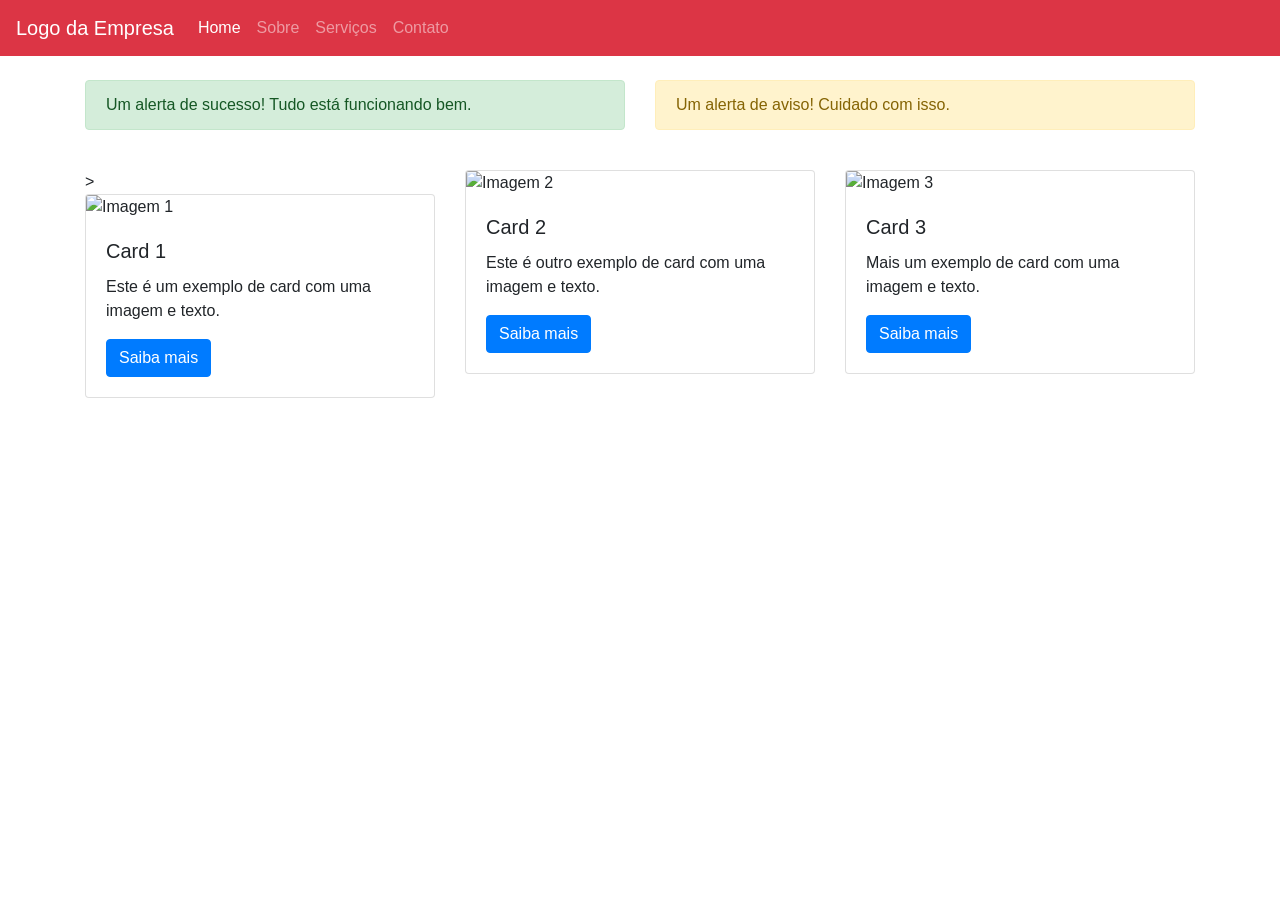
==== index.html @ a9e0fc8b "Primeiro commit" ====
<!DOCTYPE html>
<html lang="pt-br">

<head>
    <meta charset="UTF-8">
    <meta name="viewport" content="width=device-width, initial-scale=1.0">
    <title>Meu Projeto</title>
    <link rel="stylesheet" href="https://stackpath.bootstrapcdn.com/bootstrap/4.1.3/css/bootstrap.min.css">
    <link rel="stylesheet" href="css/estilos.css">
</head>

<body>

       <!-- Gostaria de dizer que eu não faço a menor ideia de como adicionar imagem por pastas como eu fiz só linkagem da imagem então vou só deixar as pastas assim-->
    <!-- Aqui é onde fica o Navbar -->
    <nav class="navbar navbar-expand-lg navbar-dark bg-danger mb-4">
        <a class="navbar-brand" href="index.html">Logo da Empresa</a>
        <button class="navbar-toggler" type="button" data-toggle="collapse" data-target="#navbarNav"
            aria-controls="navbarNav" aria-expanded="false" aria-label="Alterna navegação">
            <span class="navbar-toggler-icon"></span>
        </button>
        <div class="collapse navbar-collapse" id="navbarNav">
            <ul class="navbar-nav">
                <li class="nav-item active">
                    <a class="nav-link" href="index.html">Home</a>
                </li>
                <li class="nav-item">
                    <a class="nav-link" href="sobre.html">Sobre</a>
                </li>
                <li class="nav-item">
                    <a class="nav-link" href="servicos.html">Serviços</a>
                </li>
                <li class="nav-item">
                    <a class="nav-link" href="contato.html">Contato</a>
                </li>
            </ul>
        </div>
    </nav>
    <div class="container">
        <!-- Os Alertas se deu ou não certo -->
        <div class="row mb-4"> <!-- Row -->
            <div class="col-md-6 col-sm-12"> <!-- Col -->
                <div class="alert alert-success" role="alert"> 
                    Um alerta de sucesso! Tudo está funcionando bem.
                </div>
            </div>
            <div class="col-md-6 col-sm-12"> <!-- Col -->
                <div class="alert alert-warning" role="alert"> 
                    Um alerta de aviso! Cuidado com isso.
                </div>
            </div>
        </div>

        <!-- Cards que foi pedido nessa atividade e na outra também -->
        <div class="row"> 
            <div class="col-md-4 col-sm-12 mb-3"> >
                <div class="card"> 
                    <img src="img/imagem1.jpg" class="card-img-top" alt="Imagem 1"> 
                    <div class="card-body">
                        <h5 class="card-title">Card 1</h5>
                        <p class="card-text">Este é um exemplo de card com uma imagem e texto.</p>
                        <a href="#" class="btn btn-primary">Saiba mais</a>
                    </div>
                </div>
            </div>
            <div class="col-md-4 col-sm-12 mb-3"> 
                <div class="card"> 
                    <img src="img/imagem2.jpg" class="card-img-top" alt="Imagem 2"> 
                    <div class="card-body">
                        <h5 class="card-title">Card 2</h5>
                        <p class="card-text">Este é outro exemplo de card com uma imagem e texto.</p>
                        <a href="#" class="btn btn-primary">Saiba mais</a>
                    </div>
                </div>
            </div>
            <div class="col-md-4 col-sm-12 mb-3"> 
                <div class="card"> 
                    <img src="img/imagem3.jpg" class="card-img-top" alt="Imagem 3"> 
                    <div class="card-body">
                        <h5 class="card-title">Card 3</h5>
                        <p class="card-text">Mais um exemplo de card com uma imagem e texto.</p>
                        <a href="#" class="btn btn-primary">Saiba mais</a>
                    </div>
                </div>
            </div>
        </div>
    </div>

    <!-- Bootstrap JS e suas dependências linkagem -->
    <script src="https://code.jquery.com/jquery-3.3.1.slim.min.js"></script>
    <script src="https://cdnjs.cloudflare.com/ajax/libs/popper.js/1.14.3/umd/popper.min.js"></script>
    <script src="https://stackpath.bootstrapcdn.com/bootstrap/4.1.3/js/bootstrap.min.js"></script>
    <script src="js/script.js"></script>
</body>

</html>
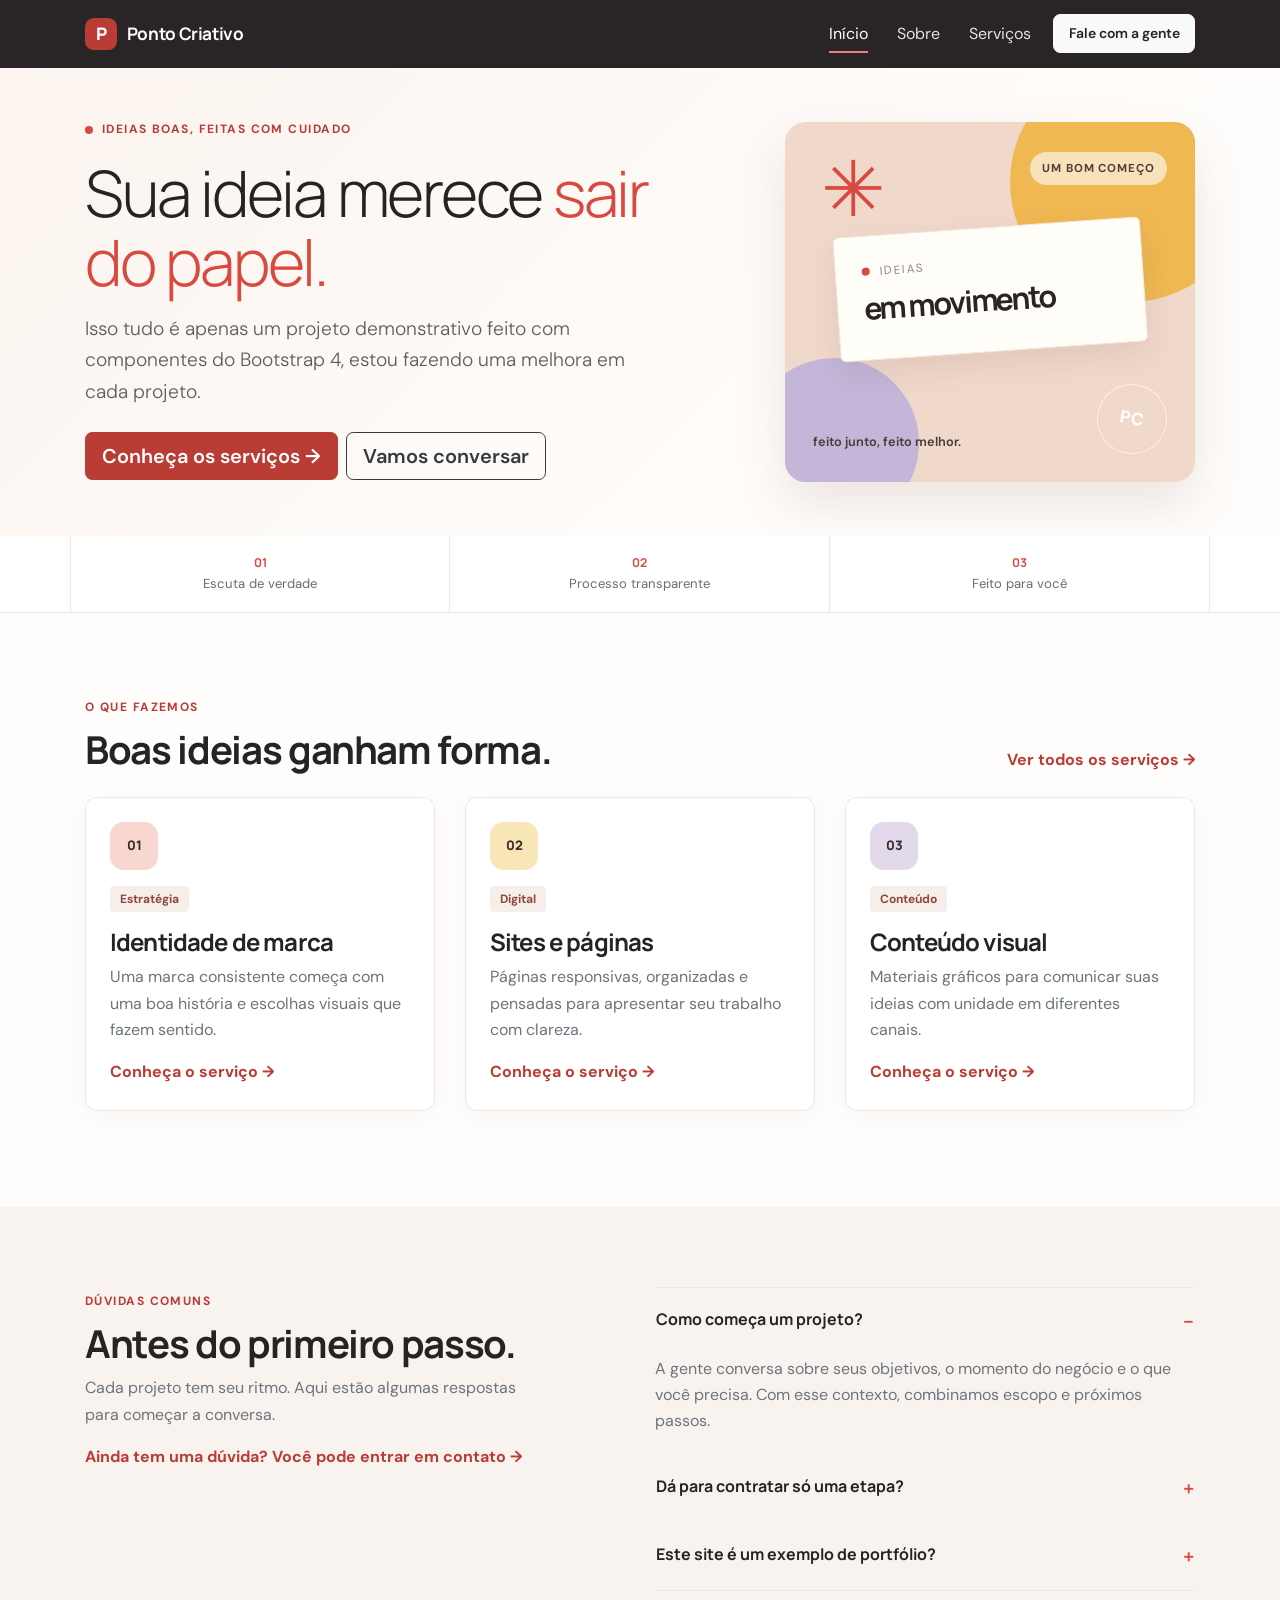
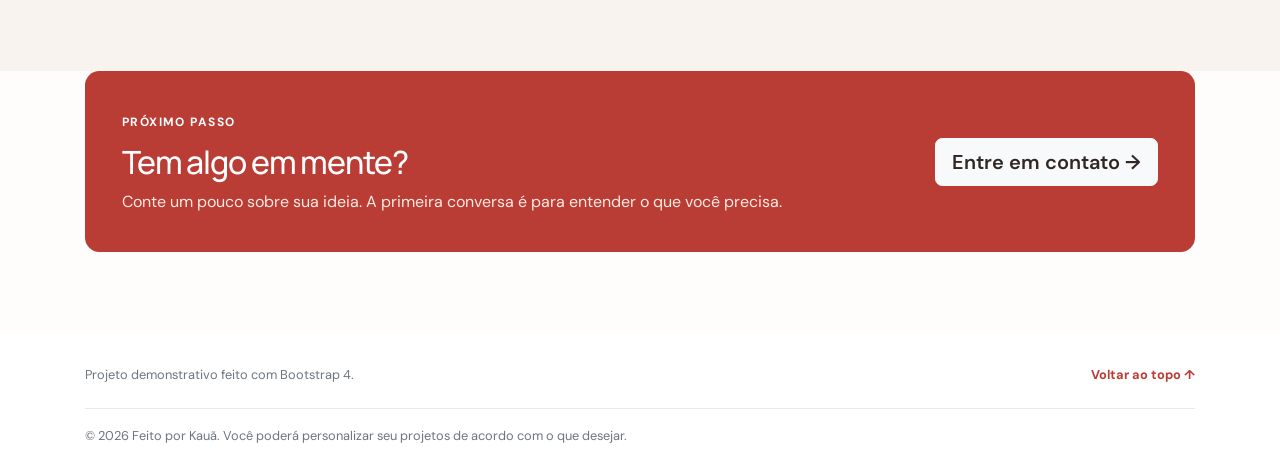
==== commit d38f2228: "Atualizei o Bootstrap para a versão 4.6.2, mantendo a estrutura da versão 4, também refiz as quatro " ====
--- a/index.html
+++ b/index.html
@@ -1,96 +1,264 @@
-<!DOCTYPE html>
-<html lang="pt-br">
-
-<head>
-    <meta charset="UTF-8">
-    <meta name="viewport" content="width=device-width, initial-scale=1.0">
-    <title>Meu Projeto</title>
-    <link rel="stylesheet" href="https://stackpath.bootstrapcdn.com/bootstrap/4.1.3/css/bootstrap.min.css">
-    <link rel="stylesheet" href="css/estilos.css">
-</head>
-
-<body>
-
-       <!-- Gostaria de dizer que eu não faço a menor ideia de como adicionar imagem por pastas como eu fiz só linkagem da imagem então vou só deixar as pastas assim-->
-    <!-- Aqui é onde fica o Navbar -->
-    <nav class="navbar navbar-expand-lg navbar-dark bg-danger mb-4">
-        <a class="navbar-brand" href="index.html">Logo da Empresa</a>
-        <button class="navbar-toggler" type="button" data-toggle="collapse" data-target="#navbarNav"
-            aria-controls="navbarNav" aria-expanded="false" aria-label="Alterna navegação">
-            <span class="navbar-toggler-icon"></span>
+<!doctype html>
+<html lang="pt-BR">
+  <head>
+    <meta charset="UTF-8" />
+    <meta name="viewport" content="width=device-width, initial-scale=1, shrink-to-fit=no" />
+    <meta name="description" content="Um projeto demonstrativo feito com componentes do Bootstrap 4." />
+    <title>Início | Ponto Criativo</title>
+    <link rel="stylesheet" href="https://cdn.jsdelivr.net/npm/bootstrap@4.6.2/dist/css/bootstrap.min.css" />
+    <link rel="stylesheet" href="css/estilos.css" />
+  </head>
+  <body>
+    <a class="skip-link" href="#conteudo">Pular para o conteúdo</a>
+    <nav class="navbar navbar-expand-lg navbar-dark site-navbar sticky-top">
+      <div class="container">
+        <a class="navbar-brand d-flex align-items-center" href="index.html" aria-label="Ponto Criativo - início"
+          ><span class="brand-mark" aria-hidden="true">P</span><span>Ponto Criativo</span></a
+        >
+        <button
+          class="navbar-toggler"
+          type="button"
+          data-toggle="collapse"
+          data-target="#navegacao"
+          aria-controls="navegacao"
+          aria-expanded="false"
+          aria-label="Abrir ou fechar menu"
+        >
+          <span class="navbar-toggler-icon"></span>
         </button>
-        <div class="collapse navbar-collapse" id="navbarNav">
-            <ul class="navbar-nav">
-                <li class="nav-item active">
-                    <a class="nav-link" href="index.html">Home</a>
-                </li>
-                <li class="nav-item">
-                    <a class="nav-link" href="sobre.html">Sobre</a>
-                </li>
-                <li class="nav-item">
-                    <a class="nav-link" href="servicos.html">Serviços</a>
-                </li>
-                <li class="nav-item">
-                    <a class="nav-link" href="contato.html">Contato</a>
-                </li>
-            </ul>
-        </div>
+        <div class="collapse navbar-collapse" id="navegacao">
+          <ul class="navbar-nav ml-auto align-items-lg-center">
+            <li class="nav-item active">
+              <a class="nav-link" href="index.html" aria-current="page"
+                >Início <span class="sr-only">(página atual)</span></a
+              >
+            </li>
+            <li class="nav-item"><a class="nav-link" href="sobre.html">Sobre</a></li>
+            <li class="nav-item"><a class="nav-link" href="servicos.html">Serviços</a></li>
+            <li class="nav-item ml-lg-2">
+              <a class="btn btn-sm btn-light nav-cta" href="contato.html">Fale com a gente</a>
+            </li>
+          </ul>
+        </div>
+      </div>
     </nav>
-    <div class="container">
-        <!-- Os Alertas se deu ou não certo -->
-        <div class="row mb-4"> <!-- Row -->
-            <div class="col-md-6 col-sm-12"> <!-- Col -->
-                <div class="alert alert-success" role="alert"> 
-                    Um alerta de sucesso! Tudo está funcionando bem.
-                </div>
-            </div>
-            <div class="col-md-6 col-sm-12"> <!-- Col -->
-                <div class="alert alert-warning" role="alert"> 
-                    Um alerta de aviso! Cuidado com isso.
-                </div>
-            </div>
-        </div>
-
-        <!-- Cards que foi pedido nessa atividade e na outra também -->
-        <div class="row"> 
-            <div class="col-md-4 col-sm-12 mb-3"> >
-                <div class="card"> 
-                    <img src="img/imagem1.jpg" class="card-img-top" alt="Imagem 1"> 
-                    <div class="card-body">
-                        <h5 class="card-title">Card 1</h5>
-                        <p class="card-text">Este é um exemplo de card com uma imagem e texto.</p>
-                        <a href="#" class="btn btn-primary">Saiba mais</a>
+    <main id="conteudo">
+      <section class="hero-section">
+        <div class="container">
+          <div class="row align-items-center">
+            <div class="col-lg-7 py-5 py-lg-6">
+              <span class="eyebrow"><span class="eyebrow-dot"></span> Ideias boas, feitas com cuidado</span>
+              <h1 class="display-4 hero-title mt-3">
+                Sua ideia merece <span class="text-accent">sair do papel.</span>
+              </h1>
+              <p class="lead hero-copy mt-3">
+                Isso tudo é apenas um projeto demonstrativo feito com componentes do Bootstrap 4, estou fazendo uma melhora em cada projeto.
+              </p>
+              <div class="d-flex flex-wrap mt-4">
+                <a class="btn btn-primary btn-lg mr-2 mb-2" href="servicos.html"
+                  >Conheça os serviços <span aria-hidden="true">→</span></a
+                ><a class="btn btn-outline-dark btn-lg mb-2" href="contato.html">Vamos conversar</a>
+              </div>
+            </div>
+            <div class="col-lg-5 pb-5 py-lg-5">
+              <div class="hero-art" aria-label="Ilustração abstrata com formas coloridas e a palavra ideias" role="img">
+                <div class="art-spark" aria-hidden="true">✳</div>
+                <div class="art-label">um bom começo</div>
+                <div class="art-note"><span class="note-dot"></span> IDEIAS<br /><strong>em movimento</strong></div>
+                <div class="art-stamp" aria-hidden="true">PC</div>
+                <div class="art-caption">feito junto, feito melhor.</div>
+              </div>
+            </div>
+          </div>
+        </div>
+      </section>
+      <section class="proof-strip" aria-label="Como trabalhamos">
+        <div class="container">
+          <div class="row text-center">
+            <div class="col-4 proof-item"><strong>01</strong><span>Escuta de verdade</span></div>
+            <div class="col-4 proof-item"><strong>02</strong><span>Processo transparente</span></div>
+            <div class="col-4 proof-item"><strong>03</strong><span>Feito para você</span></div>
+          </div>
+        </div>
+      </section>
+      <section class="section-space">
+        <div class="container">
+          <div class="section-heading d-flex flex-column flex-md-row justify-content-between align-items-md-end mb-4">
+            <div>
+              <span class="eyebrow">O que fazemos</span>
+              <h2 class="section-title mt-2 mb-0">Boas ideias ganham forma.</h2>
+            </div>
+            <a class="text-link mt-3 mt-md-0" href="servicos.html"
+              >Ver todos os serviços <span aria-hidden="true">→</span></a
+            >
+          </div>
+          <div class="row">
+            <div class="col-md-4 mb-3">
+              <article class="card service-card h-100">
+                <div class="card-body p-4">
+                  <div class="service-icon icon-coral" aria-hidden="true">01</div>
+                  <span class="badge badge-soft mt-3">Estratégia</span>
+                  <h3 class="h4 mt-3">Identidade de marca</h3>
+                  <p class="card-text text-muted">
+                    Uma marca consistente começa com uma boa história e escolhas visuais que fazem sentido.
+                  </p>
+                  <a class="stretched-link text-link" href="servicos.html#identidade"
+                    >Conheça o serviço <span class="sr-only">de identidade de marca</span>
+                    <span aria-hidden="true">→</span></a
+                  >
+                </div>
+              </article>
+            </div>
+            <div class="col-md-4 mb-3">
+              <article class="card service-card h-100">
+                <div class="card-body p-4">
+                  <div class="service-icon icon-yellow" aria-hidden="true">02</div>
+                  <span class="badge badge-soft mt-3">Digital</span>
+                  <h3 class="h4 mt-3">Sites e páginas</h3>
+                  <p class="card-text text-muted">
+                    Páginas responsivas, organizadas e pensadas para apresentar seu trabalho com clareza.
+                  </p>
+                  <a class="stretched-link text-link" href="servicos.html#sites"
+                    >Conheça o serviço <span class="sr-only">de criação de sites</span>
+                    <span aria-hidden="true">→</span></a
+                  >
+                </div>
+              </article>
+            </div>
+            <div class="col-md-4 mb-3">
+              <article class="card service-card h-100">
+                <div class="card-body p-4">
+                  <div class="service-icon icon-lilac" aria-hidden="true">03</div>
+                  <span class="badge badge-soft mt-3">Conteúdo</span>
+                  <h3 class="h4 mt-3">Conteúdo visual</h3>
+                  <p class="card-text text-muted">
+                    Materiais gráficos para comunicar suas ideias com unidade em diferentes canais.
+                  </p>
+                  <a class="stretched-link text-link" href="servicos.html#conteudo-visual"
+                    >Conheça o serviço <span class="sr-only">de conteúdo visual</span>
+                    <span aria-hidden="true">→</span></a
+                  >
+                </div>
+              </article>
+            </div>
+          </div>
+        </div>
+      </section>
+      <section class="faq-section section-space">
+        <div class="container">
+          <div class="row justify-content-between">
+            <div class="col-lg-5 mb-4 mb-lg-0">
+              <span class="eyebrow">Dúvidas comuns</span>
+              <h2 class="section-title mt-2">Antes do primeiro passo.</h2>
+              <p class="text-muted">
+                Cada projeto tem seu ritmo. Aqui estão algumas respostas para começar a conversa.
+              </p>
+              <a class="text-link" href="contato.html"
+                >Ainda tem uma dúvida? Você pode entrar em contato <span aria-hidden="true">→</span></a
+              >
+            </div>
+            <div class="col-lg-6">
+              <div id="duvidas" class="accordion">
+                <div class="card faq-card">
+                  <div class="card-header" id="perguntaUm">
+                    <h3 class="mb-0">
+                      <button
+                        class="btn btn-link faq-toggle"
+                        type="button"
+                        data-toggle="collapse"
+                        data-target="#respostaUm"
+                        aria-expanded="true"
+                        aria-controls="respostaUm"
+                      >
+                        Como começa um projeto?
+                      </button>
+                    </h3>
+                  </div>
+                  <div id="respostaUm" class="collapse show" aria-labelledby="perguntaUm" data-parent="#duvidas">
+                    <div class="card-body text-muted">
+                      A gente conversa sobre seus objetivos, o momento do negócio e o que você precisa. Com esse
+                      contexto, combinamos escopo e próximos passos.
                     </div>
-                </div>
-            </div>
-            <div class="col-md-4 col-sm-12 mb-3"> 
-                <div class="card"> 
-                    <img src="img/imagem2.jpg" class="card-img-top" alt="Imagem 2"> 
-                    <div class="card-body">
-                        <h5 class="card-title">Card 2</h5>
-                        <p class="card-text">Este é outro exemplo de card com uma imagem e texto.</p>
-                        <a href="#" class="btn btn-primary">Saiba mais</a>
+                  </div>
+                </div>
+                <div class="card faq-card">
+                  <div class="card-header" id="perguntaDois">
+                    <h3 class="mb-0">
+                      <button
+                        class="btn btn-link faq-toggle collapsed"
+                        type="button"
+                        data-toggle="collapse"
+                        data-target="#respostaDois"
+                        aria-expanded="false"
+                        aria-controls="respostaDois"
+                      >
+                        Dá para contratar só uma etapa?
+                      </button>
+                    </h3>
+                  </div>
+                  <div id="respostaDois" class="collapse" aria-labelledby="perguntaDois" data-parent="#duvidas">
+                    <div class="card-body text-muted">
+                      Sim. O escopo depende da necessidade. Podemos conversar sobre uma entrega específica ou sobre um
+                      trabalho mais completo.
                     </div>
-                </div>
-            </div>
-            <div class="col-md-4 col-sm-12 mb-3"> 
-                <div class="card"> 
-                    <img src="img/imagem3.jpg" class="card-img-top" alt="Imagem 3"> 
-                    <div class="card-body">
-                        <h5 class="card-title">Card 3</h5>
-                        <p class="card-text">Mais um exemplo de card com uma imagem e texto.</p>
-                        <a href="#" class="btn btn-primary">Saiba mais</a>
+                  </div>
+                </div>
+                <div class="card faq-card">
+                  <div class="card-header" id="perguntaTres">
+                    <h3 class="mb-0">
+                      <button
+                        class="btn btn-link faq-toggle collapsed"
+                        type="button"
+                        data-toggle="collapse"
+                        data-target="#respostaTres"
+                        aria-expanded="false"
+                        aria-controls="respostaTres"
+                      >
+                        Este site é um exemplo de portfólio?
+                      </button>
+                    </h3>
+                  </div>
+                  <div id="respostaTres" class="collapse" aria-labelledby="perguntaTres" data-parent="#duvidas">
+                    <div class="card-body text-muted">
+                      Sim. O propósito deste projeto demonstrativo é praticar componentes do Bootstrap.
                     </div>
-                </div>
-            </div>
-        </div>
-    </div>
-
-    <!-- Bootstrap JS e suas dependências linkagem -->
-    <script src="https://code.jquery.com/jquery-3.3.1.slim.min.js"></script>
-    <script src="https://cdnjs.cloudflare.com/ajax/libs/popper.js/1.14.3/umd/popper.min.js"></script>
-    <script src="https://stackpath.bootstrapcdn.com/bootstrap/4.1.3/js/bootstrap.min.js"></script>
+                  </div>
+                </div>
+              </div>
+            </div>
+          </div>
+        </div>
+      </section>
+      <section class="container section-space pt-0">
+        <div class="contact-banner d-md-flex align-items-center justify-content-between">
+          <div>
+            <span class="eyebrow eyebrow-light">Próximo passo</span>
+            <h2 class="h2 mt-2 mb-2">Tem algo em mente?</h2>
+            <p class="mb-md-0">
+              Conte um pouco sobre sua ideia. A primeira conversa é para entender o que você precisa.
+            </p>
+          </div>
+          <a class="btn btn-light btn-lg mt-3 mt-md-0" href="contato.html"
+            >Entre em contato <span aria-hidden="true">→</span></a
+          >
+        </div>
+      </section>
+    </main>
+    <footer class="site-footer">
+      <div class="container d-flex flex-column flex-md-row justify-content-between align-items-md-center">
+        <p class="small text-muted my-3 my-md-0">Projeto demonstrativo feito com Bootstrap 4.</p>
+        <a class="small text-link" href="#conteudo">Voltar ao topo ↑</a>
+      </div>
+      <div class="container">
+        <hr />
+        <p class="small text-muted mb-0">
+          © <span data-ano-atual>2026</span> Feito por Kauã. Você poderá personalizar seu projetos de acordo com o que desejar.
+        </p>
+      </div>
+    </footer>
+    <script src="https://code.jquery.com/jquery-3.5.1.slim.min.js"></script>
+    <script src="https://cdn.jsdelivr.net/npm/popper.js@1.16.1/dist/umd/popper.min.js"></script>
+    <script src="https://cdn.jsdelivr.net/npm/bootstrap@4.6.2/dist/js/bootstrap.min.js"></script>
     <script src="js/script.js"></script>
-</body>
-
-</html>+  </body>
+</html>
--- a/css/estilos.css
+++ b/css/estilos.css
@@ -0,0 +1,681 @@
+@import url("https://fonts.googleapis.com/css2?family=DM+Sans:wght@400;500;600;700&family=Manrope:wght@500;600;700;800&display=swap");
+:root {
+  --ink: #252323;
+  --muted: #716b69;
+  --accent: #d8493f;
+  --accent-dark: #b93d35;
+  --paper: #fffdfb;
+  --soft: #f8f3ef;
+  --line: #eee7e2;
+}
+html {
+  scroll-behavior: smooth;
+}
+body {
+  color: var(--ink);
+  background: var(--paper);
+  font-family: "DM Sans", sans-serif;
+  line-height: 1.65;
+}
+h1,
+h2,
+h3,
+h4,
+h5,
+h6,
+.navbar-brand {
+  font-family: "Manrope", sans-serif;
+  font-weight: 700;
+  letter-spacing: -0.035em;
+}
+a {
+  color: var(--accent-dark);
+}
+a:hover {
+  color: #8f302b;
+}
+:focus-visible {
+  outline: 3px solid #f2b84b;
+  outline-offset: 3px;
+}
+.skip-link {
+  position: absolute;
+  z-index: 2000;
+  top: -60px;
+  left: 1rem;
+  padding: 0.55rem 0.9rem;
+  background: #fff;
+  color: var(--ink);
+  border-radius: 0.35rem;
+  box-shadow: 0 4px 16px #0002;
+}
+.skip-link:focus {
+  top: 0.75rem;
+}
+.site-navbar {
+  background: #292526;
+  padding: 0.8rem 0;
+}
+.navbar-brand {
+  font-size: 1.08rem;
+  letter-spacing: -0.02em;
+}
+.brand-mark {
+  display: inline-flex;
+  width: 2rem;
+  height: 2rem;
+  align-items: center;
+  justify-content: center;
+  border-radius: 0.55rem;
+  margin-right: 0.6rem;
+  background: var(--accent-dark);
+  color: #fff;
+  font-family: "Manrope", sans-serif;
+  font-weight: 800;
+}
+.site-navbar .nav-link {
+  color: #e9e2df !important;
+  padding-left: 0.9rem !important;
+  padding-right: 0.9rem !important;
+}
+.site-navbar .nav-link:hover,
+.site-navbar .nav-item.active .nav-link {
+  color: #fff !important;
+}
+.site-navbar .nav-item.active .nav-link {
+  position: relative;
+}
+.site-navbar .nav-item.active:not(:last-child) .nav-link:after {
+  position: absolute;
+  content: "";
+  left: 0.9rem;
+  right: 0.9rem;
+  bottom: 0.12rem;
+  height: 2px;
+  background: #ed8177;
+}
+.nav-cta {
+  color: var(--ink);
+  font-weight: 700;
+  border-radius: 0.45rem;
+  padding: 0.5rem 0.9rem;
+}
+.nav-cta:hover {
+  color: var(--accent-dark);
+}
+.hero-section {
+  overflow: hidden;
+  background: linear-gradient(135deg, #fbf4ef 0%, #fffdfb 72%);
+}
+.py-lg-6 {
+  padding-top: 5.5rem;
+  padding-bottom: 5.5rem;
+}
+.eyebrow {
+  color: var(--accent-dark);
+  display: inline-flex;
+  align-items: center;
+  font-size: 0.75rem;
+  font-weight: 700;
+  letter-spacing: 0.12em;
+  text-transform: uppercase;
+}
+.eyebrow-dot {
+  height: 0.5rem;
+  width: 0.5rem;
+  display: inline-block;
+  border-radius: 50%;
+  margin-right: 0.55rem;
+  background: var(--accent);
+}
+.hero-title {
+  max-width: 680px;
+  font-size: clamp(2.5rem, 5vw, 4.6rem);
+  line-height: 1.08;
+}
+.text-accent {
+  color: var(--accent);
+}
+.hero-copy {
+  max-width: 570px;
+  color: #625c59;
+  font-size: 1.2rem;
+}
+.btn {
+  font-weight: 600;
+  border-radius: 0.45rem;
+}
+.btn-primary {
+  background: var(--accent-dark);
+  border-color: var(--accent-dark);
+}
+.btn-primary:hover,
+.btn-primary:focus {
+  background: var(--accent-dark);
+  border-color: var(--accent-dark);
+}
+.btn-outline-primary {
+  color: var(--accent-dark);
+  border-color: var(--accent);
+}
+.btn-outline-primary:hover {
+  background: var(--accent-dark);
+  border-color: var(--accent-dark);
+}
+.hero-art {
+  position: relative;
+  min-height: 360px;
+  margin-left: auto;
+  max-width: 410px;
+  overflow: hidden;
+  border-radius: 1.3rem;
+  background: #f0d8cb;
+  box-shadow: 0 24px 50px #713c3020;
+}
+.hero-art:before {
+  position: absolute;
+  content: "";
+  width: 240px;
+  height: 240px;
+  border-radius: 50%;
+  top: -60px;
+  right: -55px;
+  background: #efb852;
+}
+.hero-art:after {
+  position: absolute;
+  content: "";
+  width: 170px;
+  height: 170px;
+  border-radius: 50%;
+  left: -36px;
+  bottom: -46px;
+  background: #c3b6d8;
+}
+.art-spark {
+  position: absolute;
+  z-index: 1;
+  top: 30px;
+  left: 36px;
+  color: var(--accent);
+  font-size: 4.8rem;
+  line-height: 1;
+}
+.art-label {
+  position: absolute;
+  z-index: 1;
+  right: 28px;
+  top: 30px;
+  padding: 0.45rem 0.75rem;
+  border-radius: 2rem;
+  background: #fff9;
+  color: #4c4039;
+  font-size: 0.72rem;
+  font-weight: 700;
+  letter-spacing: 0.08em;
+  text-transform: uppercase;
+}
+.art-note {
+  position: absolute;
+  z-index: 2;
+  top: 105px;
+  left: 50%;
+  width: 75%;
+  padding: 1.6rem;
+  transform: translateX(-50%) rotate(-4deg);
+  border: 1px solid #f3e6db;
+  border-radius: 0.35rem;
+  background: #fffdf7;
+  box-shadow: 0 12px 30px #663f301b;
+  color: #91877f;
+  font-size: 0.72rem;
+  letter-spacing: 0.13em;
+}
+.art-note strong {
+  display: block;
+  margin-top: 0.15rem;
+  color: #292526;
+  font-family: "Manrope", sans-serif;
+  font-size: 1.9rem;
+  letter-spacing: -0.07em;
+}
+.note-dot {
+  display: inline-block;
+  width: 0.5rem;
+  height: 0.5rem;
+  margin-right: 0.35rem;
+  border-radius: 50%;
+  background: var(--accent);
+}
+.art-stamp {
+  position: absolute;
+  z-index: 2;
+  right: 28px;
+  bottom: 28px;
+  display: flex;
+  width: 70px;
+  height: 70px;
+  align-items: center;
+  justify-content: center;
+  transform: rotate(9deg);
+  border: 1px solid #fff9;
+  border-radius: 50%;
+  color: #fff;
+  font-size: 1.1rem;
+  font-weight: 700;
+}
+.art-caption {
+  position: absolute;
+  z-index: 2;
+  left: 28px;
+  bottom: 30px;
+  color: #493a35;
+  font-size: 0.8rem;
+  font-weight: 600;
+}
+.proof-strip {
+  border-bottom: 1px solid var(--line);
+  background: #fff;
+}
+.proof-item {
+  display: flex;
+  min-height: 76px;
+  flex-direction: column;
+  justify-content: center;
+  border-right: 1px solid var(--line);
+}
+.proof-item:first-child {
+  border-left: 1px solid var(--line);
+}
+.proof-item strong {
+  color: var(--accent);
+  font-family: "Manrope", sans-serif;
+  font-size: 0.76rem;
+}
+.proof-item span {
+  color: var(--muted);
+  font-size: 0.82rem;
+}
+.section-space {
+  padding-top: 5rem;
+  padding-bottom: 5rem;
+}
+.section-title {
+  font-size: clamp(1.8rem, 3vw, 2.65rem);
+  line-height: 1.2;
+}
+.text-link {
+  color: var(--accent-dark);
+  font-weight: 700;
+}
+.text-link:hover {
+  color: #8f302b;
+  text-decoration: none;
+}
+.service-card,
+.service-detail,
+.value-card {
+  border: 1px solid var(--line);
+  border-radius: 0.75rem;
+  box-shadow: 0 5px 20px #33251b08;
+  transition:
+    transform 0.2s ease,
+    box-shadow 0.2s ease;
+}
+.service-card:hover,
+.service-detail:hover,
+.value-card:hover {
+  transform: translateY(-3px);
+  box-shadow: 0 12px 28px #33251b10;
+}
+.service-card h3 {
+  font-weight: 700;
+}
+.service-icon {
+  display: flex;
+  width: 3rem;
+  height: 3rem;
+  align-items: center;
+  justify-content: center;
+  border-radius: 0.85rem;
+  color: #392f2b;
+  font-family: "Manrope", sans-serif;
+  font-size: 0.82rem;
+  font-weight: 800;
+}
+.icon-coral {
+  background: #f8d7d0;
+}
+.icon-yellow {
+  background: #f8e6b7;
+}
+.icon-lilac {
+  background: #e3d9ed;
+}
+.badge-soft {
+  background: #f6eee9;
+  color: #8f473d;
+  font-weight: 700;
+  padding: 0.42rem 0.62rem;
+}
+.faq-section,
+.process-section,
+.values-section {
+  background: var(--soft);
+}
+.faq-card,
+.process-accordion .card {
+  overflow: hidden;
+  border: 0;
+  border-bottom: 1px solid var(--line);
+  border-radius: 0;
+  background: transparent;
+}
+.faq-card:first-child,
+.process-accordion .card:first-child {
+  border-top: 1px solid var(--line);
+}
+.faq-card .card-header,
+.process-accordion .card-header {
+  padding: 0;
+  border: 0;
+  background: transparent;
+}
+.faq-toggle {
+  display: block;
+  width: 100%;
+  padding: 1.15rem 0;
+  color: var(--ink);
+  font-family: "Manrope", sans-serif;
+  font-size: 1rem;
+  font-weight: 700;
+  text-align: left;
+  text-decoration: none;
+  white-space: normal;
+}
+.faq-toggle:hover,
+.faq-toggle:focus {
+  color: var(--accent-dark);
+  text-decoration: none;
+}
+.faq-toggle:after {
+  content: "+";
+  float: right;
+  color: var(--accent);
+  font-size: 1.25rem;
+}
+.faq-toggle:not(.collapsed):after {
+  content: "−";
+}
+.faq-card .card-body,
+.process-accordion .card-body {
+  padding: 0 0 1.25rem;
+}
+.contact-banner {
+  padding: 2.3rem;
+  border-radius: 0.9rem;
+  background: var(--accent-dark);
+  color: #fff;
+}
+.contact-banner .eyebrow {
+  color: #fff;
+}
+.contact-banner p {
+  color: #ffebe4;
+}
+.contact-banner .btn {
+  color: #312725;
+}
+.site-footer {
+  padding: 2rem 0 1.5rem;
+  background: #fff;
+}
+.footer-brand {
+  display: inline-flex;
+  align-items: center;
+  color: var(--ink);
+  font-family: "Manrope", sans-serif;
+  font-weight: 700;
+}
+.footer-brand:hover {
+  color: var(--accent-dark);
+  text-decoration: none;
+}
+.site-footer hr {
+  margin: 1.4rem 0 1rem;
+  border-color: var(--line);
+}
+.page-hero {
+  padding: 2.1rem 0 2.8rem;
+  background: linear-gradient(135deg, #fbf4ef, #fffdfb);
+}
+.breadcrumb {
+  padding: 0;
+  margin-bottom: 2.1rem;
+  background: transparent;
+  font-size: 0.83rem;
+}
+.breadcrumb-item a {
+  color: var(--muted);
+}
+.breadcrumb-item.active {
+  color: var(--ink);
+}
+.page-title {
+  max-width: 850px;
+  font-size: clamp(2.35rem, 5vw, 4rem);
+  line-height: 1.12;
+}
+.service-detail {
+  border-radius: 0.8rem;
+}
+.service-list {
+  color: var(--muted);
+  font-size: 0.92rem;
+}
+.service-list li {
+  padding: 0.35rem 0 0.35rem 1.6rem;
+  position: relative;
+}
+.service-list li:before {
+  position: absolute;
+  left: 0;
+  content: "✓";
+  color: var(--accent);
+  font-weight: 700;
+}
+.process-accordion .card {
+  border-bottom-color: #e8dfd9;
+}
+.step-number {
+  display: inline-flex;
+  width: 1.8rem;
+  height: 1.8rem;
+  align-items: center;
+  justify-content: center;
+  margin-right: 0.5rem;
+  border-radius: 50%;
+  background: #f5dcd5;
+  color: var(--accent-dark);
+  font-size: 0.8rem;
+}
+.alert-note {
+  padding: 1.5rem;
+  border: 1px solid #f0dfd6;
+  border-radius: 0.75rem;
+  background: #fff8f2;
+  color: var(--ink);
+}
+.about-note {
+  position: relative;
+  padding: 2.5rem 2rem 2rem;
+  border-radius: 0.8rem;
+  background: #f8e7df;
+}
+.about-note-mark {
+  color: var(--accent);
+  font-family: Georgia, serif;
+  font-size: 5rem;
+  line-height: 0.8;
+}
+.about-note p {
+  max-width: 400px;
+}
+.value-number {
+  color: var(--accent-dark);
+  font-size: 0.76rem;
+  font-weight: 700;
+  letter-spacing: 0.1em;
+  text-transform: uppercase;
+}
+.timeline-list li {
+  display: flex;
+  padding-bottom: 1.5rem;
+}
+.timeline-list li:last-child {
+  padding-bottom: 0;
+}
+.timeline-marker {
+  position: relative;
+  display: flex;
+  width: 2.1rem;
+  height: 2.1rem;
+  flex: 0 0 2.1rem;
+  align-items: center;
+  justify-content: center;
+  margin-right: 1rem;
+  border-radius: 50%;
+  background: #f6ddd6;
+  color: var(--accent-dark);
+  font-weight: 700;
+}
+.timeline-list li:not(:last-child) .timeline-marker:after {
+  position: absolute;
+  top: 2.1rem;
+  left: 50%;
+  width: 1px;
+  height: calc(100% + 1.5rem);
+  content: "";
+  background: #e8d9d2;
+}
+.timeline-list h3 {
+  margin-bottom: 0.25rem;
+}
+.timeline-list p {
+  margin: 0;
+}
+.contact-card {
+  padding: 2rem;
+  border: 1px solid var(--line);
+  border-radius: 0.8rem;
+  background: #fff;
+  box-shadow: 0 8px 30px #33251b0a;
+}
+.contact-aside {
+  position: sticky;
+  top: 6rem;
+  padding: 1.4rem 0;
+}
+.contact-aside hr {
+  border-color: var(--line);
+  margin: 1.5rem 0;
+}
+.form-control,
+.custom-select {
+  min-height: calc(1.5em + 1rem + 2px);
+  border-color: #ddd4cf;
+  border-radius: 0.4rem;
+}
+textarea.form-control {
+  min-height: auto;
+}
+.form-control:focus,
+.custom-select:focus {
+  border-color: #df8d81;
+  box-shadow: 0 0 0 0.2rem #d8493f22;
+}
+.custom-control-input:checked ~ .custom-control-label:before {
+  border-color: var(--accent);
+  background-color: var(--accent);
+}
+.custom-control-input:focus ~ .custom-control-label:before {
+  box-shadow: 0 0 0 0.2rem #d8493f22;
+}
+.aside-tip {
+  display: flex;
+  align-items: flex-start;
+  padding: 1rem;
+  border-radius: 0.6rem;
+  background: #f8f3ef;
+  color: var(--muted);
+  font-size: 0.85rem;
+}
+.aside-tip-mark {
+  display: flex;
+  width: 1.4rem;
+  height: 1.4rem;
+  flex: 0 0 1.4rem;
+  align-items: center;
+  justify-content: center;
+  margin-right: 0.65rem;
+  border-radius: 50%;
+  background: #f2d4cb;
+  color: var(--accent-dark);
+  font-family: Georgia, serif;
+  font-weight: 700;
+}
+@media (max-width: 991.98px) {
+  .site-navbar .nav-item.active:not(:last-child) .nav-link:after {
+    display: none;
+  }
+  .site-navbar .navbar-nav {
+    align-items: flex-start !important;
+    padding-top: 0.7rem;
+  }
+  .site-navbar .nav-cta {
+    margin-top: 0.4rem;
+  }
+  .contact-aside {
+    position: static;
+    padding-top: 0.5rem;
+  }
+}
+@media (max-width: 575.98px) {
+  .hero-art {
+    min-height: 290px;
+  }
+  .art-note {
+    top: 90px;
+  }
+  .art-note strong {
+    font-size: 1.55rem;
+  }
+  .section-space {
+    padding-top: 3.5rem;
+    padding-bottom: 3.5rem;
+  }
+  .contact-banner {
+    padding: 1.6rem;
+  }
+  .contact-card {
+    padding: 1.3rem;
+  }
+  .proof-item span {
+    font-size: 0.7rem;
+  }
+  .proof-item {
+    min-height: 70px;
+  }
+}
+@media (prefers-reduced-motion: reduce) {
+  html {
+    scroll-behavior: auto;
+  }
+  *,
+  *:before,
+  *:after {
+    transition-duration: 0.01ms !important;
+    animation-duration: 0.01ms !important;
+    animation-iteration-count: 1 !important;
+  }
+}
